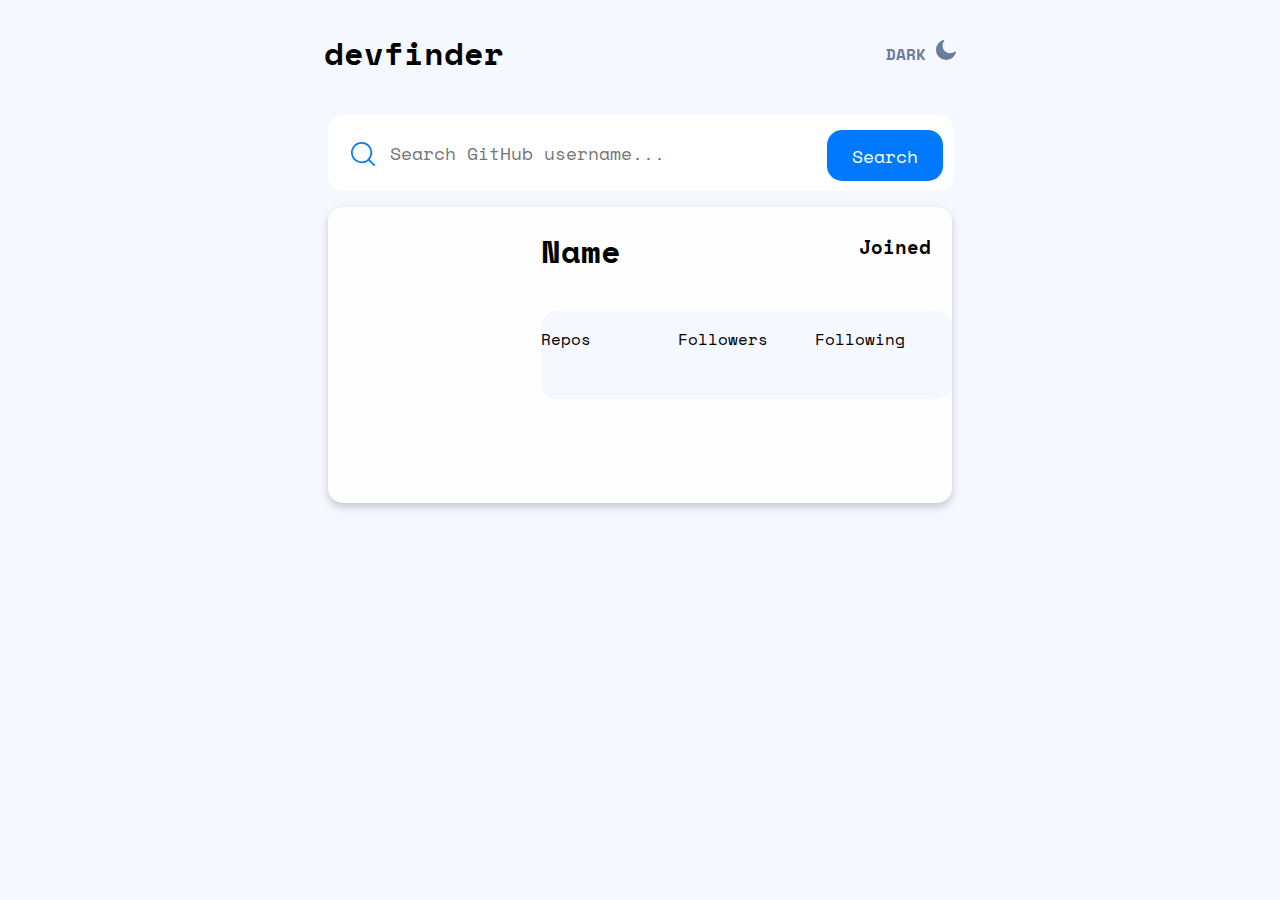
==== starter-code/index.html @ 4da84253 "Grid Styling and search bar styling" ====
<!DOCTYPE html>
<html lang="en">
<head>
  <meta charset="UTF-8">
  <meta name="viewport" content="width=device-width, initial-scale=1.0">

  <link rel="stylesheet" href="index.css">
  <link rel="preconnect" href="https://fonts.googleapis.com">
  <link rel="preconnect" href="https://fonts.gstatic.com" crossorigin>
  <link href="https://fonts.googleapis.com/css2?family=Space+Mono:wght@700&display=swap" rel="stylesheet">

  
  <title>Frontend Mentor | GitHub user search app</title>
</head>
<body>
  <div class="container">
      
    <div class="title">
    
        <h1>devfinder</h1>
        <!-- Light -->
      
      <div class="theme">
        <h4>Dark</h4>
        <svg width="20" height="20" xmlns="http://www.w3.org/2000/svg">
          <path d="M19.513 11.397a.701.701 0 00-.588.128 7.496 7.496 0 01-2.276 1.336 7.101 7.101 0 01-2.583.462 7.505 7.505 0 01-5.32-2.209 7.568 7.568 0 01-2.199-5.342c0-.873.154-1.72.41-2.49a6.904 6.904 0 011.227-2.21.657.657 0 00-.102-.924.701.701 0 00-.589-.128C5.32.61 3.427 1.92 2.072 3.666A10.158 10.158 0 000 9.83c0 2.8 1.125 5.342 2.967 7.19a10.025 10.025 0 007.16 2.98c2.353 0 4.527-.822 6.266-2.183a10.13 10.13 0 003.58-5.624.623.623 0 00-.46-.796z" fill="#697C9A" fill-rule="nonzero"/>
        </svg>
      </div>
    </div>
    
    <div class="search">
      <form action="" id="searchForm">
        <label>
          <input type="text" id="search" name="search" placeholder="Search GitHub username..." required>
        </label>
        <button type="submit">Search</button>
      </form>
    </div>
    
    <div class="card">
      <div class="avatar">
      </div>
      <div class="name">
        <h1 id="username">Name</h1>
        <h3 id="joined">Joined</h3>
        <p id="atName"></p>
      </div>
      <div class="stats">
        <p>Repos</p>
        <p>Followers</p>
        <p>Following</p>
        <p id="repo"></p>
        <p id="followers"></p>
        <p id="following"></p>
      </div>
      <div class="links">
        <p id="location"></p>
        <p id="twitter"></p>
        <p id="website"></p>
        <p id="company"></p>
      </div>
    </div>
  </div>
</body>
<script src="script.js"></script>
</html>
---- starter-code/index.css ----
body{
    background-color: #f6f8ff;
    font-family: 'Space Mono', monospace;
}


.container{
    display: grid;
    grid-template-columns: repeat(4, 1fr);
    gap: 1rem;
    flex-direction: column;
    justify-content: space-evenly;
}

.title{
    /* display: grid;
    justify-content:center;
    align-items: center;
    grid-template-columns: repeat(2, 1fr); */
    grid-column: span 4;
    display: grid;
    grid-template-columns: repeat(4, 1fr);
    
}


.title h1{
    grid-column-start: 2;
}

.title h4{
    text-transform: uppercase;
    color: #697C9A;
    display: inline;
}

.theme{
    justify-self: end;
    align-self: center;
}


.search{
    grid-column: span 4;
    grid-column-start: 2;
    grid-column-end: 4;
   
    position: relative;
   
}

.search button{
    background-color:#0079FF ;
    border-radius: 15px;
    color: white;
    margin: 0;
    padding: 2% 4%;
    border: none;
    position: absolute;
    left: 80%;
    top: 20%;
    font-size: 1.1rem;
    font-family: 'Space Mono', monospace;
    cursor: pointer;
    
    
    
}

.search input{
    border: none;
    padding-top: 4%;
    padding-bottom: 4%;
    padding-left: 10%;
    border-radius: 15px;
    width: 90%;
    font-size: 1.1rem;
    font-family: 'Space Mono', monospace;
    background-color: white;
    outline: none;
    
    
    
 
}



.search form{

}


.search label {
    position: relative;
  }
  
  .search label:before {
    content: "";
    position: absolute;
    left: 20px;
    top: 0;
    bottom: 0;
    width: 30px;
    background: url(./assets/icon-search.svg) center / contain no-repeat;
  }






.card{
    grid-column: span 4;
    grid-column-start:2 ;
    grid-column-end: 4;
    
    align-self: center;
    display:grid ;
    grid-template-columns: repeat(3, 1fr);
    grid-template-rows: repeat(3, 1fr);
    gap: 1rem;
    box-shadow: 0 4px 8px 0 rgba(0,0,0,0.2);
    transition: 0.3s;
    width: 100%;
    border-radius: 15px;
    background-color:#FEFEFE ;
}

.avatar{
    grid-row: span 3;
    
}

.avatar img{
    padding: 10% 0 0 25%;
    width: 50%;
}

.name{
    grid-column: span 2;
    padding-top: 5%;
    
}

#atName{
    color: #0079FF;
}
.name h1{
    display: inline;
    
}

.name h3{
    float: right;
    display: inline;
    margin-right: 5%;
    margin-top: 1.5%;
    margin-bottom: 0;
    
}

.stats{
    grid-column: span 2;
    background-color:#F6F8FF ;
    border-radius: 15px;
    display: grid;
    grid-template-columns: repeat(3, 1fr);
}

.stats p{
    
    
}

.links{
    grid-column: span 2;
    display: grid;
    grid-template-columns: repeat(2, 1fr);
}
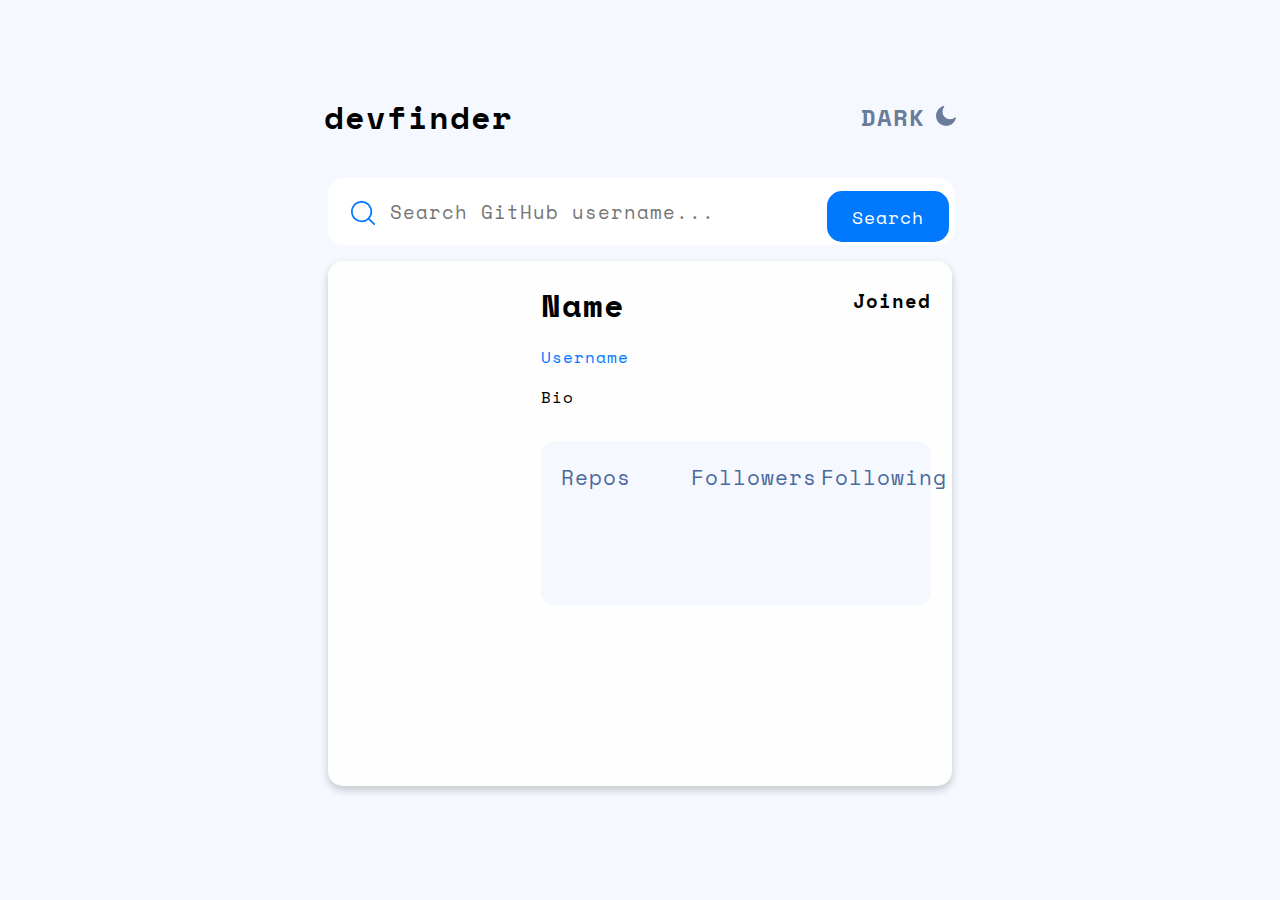
==== commit bd010e19: "Add bio and styling" ====
--- a/starter-code/index.html
+++ b/starter-code/index.html
@@ -21,7 +21,7 @@
         <!-- Light -->
       
       <div class="theme">
-        <h4>Dark</h4>
+        <h2>Dark</h2>
         <svg width="20" height="20" xmlns="http://www.w3.org/2000/svg">
           <path d="M19.513 11.397a.701.701 0 00-.588.128 7.496 7.496 0 01-2.276 1.336 7.101 7.101 0 01-2.583.462 7.505 7.505 0 01-5.32-2.209 7.568 7.568 0 01-2.199-5.342c0-.873.154-1.72.41-2.49a6.904 6.904 0 011.227-2.21.657.657 0 00-.102-.924.701.701 0 00-.589-.128C5.32.61 3.427 1.92 2.072 3.666A10.158 10.158 0 000 9.83c0 2.8 1.125 5.342 2.967 7.19a10.025 10.025 0 007.16 2.98c2.353 0 4.527-.822 6.266-2.183a10.13 10.13 0 003.58-5.624.623.623 0 00-.46-.796z" fill="#697C9A" fill-rule="nonzero"/>
         </svg>
@@ -43,15 +43,16 @@
       <div class="name">
         <h1 id="username">Name</h1>
         <h3 id="joined">Joined</h3>
-        <p id="atName"></p>
+        <p id="atName">Username</p>
+        <p id="bio">Bio</p>
       </div>
       <div class="stats">
         <p>Repos</p>
         <p>Followers</p>
         <p>Following</p>
-        <p id="repo"></p>
-        <p id="followers"></p>
-        <p id="following"></p>
+        <h2 id="repo"></h2>
+        <h2 id="followers"></h2>
+        <h2 id="following"></h2>
       </div>
       <div class="links">
         <p id="location"></p>
--- a/starter-code/index.css
+++ b/starter-code/index.css
@@ -1,6 +1,7 @@
 body{
     background-color: #f6f8ff;
     font-family: 'Space Mono', monospace;
+    letter-spacing: 1px;
 }
 
 
@@ -10,13 +11,10 @@
     gap: 1rem;
     flex-direction: column;
     justify-content: space-evenly;
+    padding-top: 5%;
 }
 
 .title{
-    /* display: grid;
-    justify-content:center;
-    align-items: center;
-    grid-template-columns: repeat(2, 1fr); */
     grid-column: span 4;
     display: grid;
     grid-template-columns: repeat(4, 1fr);
@@ -28,7 +26,7 @@
     grid-column-start: 2;
 }
 
-.title h4{
+.title h2{
     text-transform: uppercase;
     color: #697C9A;
     display: inline;
@@ -60,6 +58,7 @@
     left: 80%;
     top: 20%;
     font-size: 1.1rem;
+    letter-spacing: 1px;
     font-family: 'Space Mono', monospace;
     cursor: pointer;
     
@@ -69,22 +68,17 @@
 
 .search input{
     border: none;
-    padding-top: 4%;
-    padding-bottom: 4%;
+    padding-top: 3%;
+    padding-bottom: 3%;
     padding-left: 10%;
     border-radius: 15px;
     width: 90%;
-    font-size: 1.1rem;
+    font-size: 1.2rem;
+    letter-spacing: 1px;
     font-family: 'Space Mono', monospace;
     background-color: white;
     outline: none;
-    
-    
-    
- 
 }
-
-
 
 .search form{
 
@@ -104,10 +98,6 @@
     width: 30px;
     background: url(./assets/icon-search.svg) center / contain no-repeat;
   }
-
-
-
-
 
 
 .card{
@@ -133,8 +123,9 @@
 }
 
 .avatar img{
-    padding: 10% 0 0 25%;
+    margin: 10% 0 0 25%;
     width: 50%;
+    border-radius: 80%;
 }
 
 .name{
@@ -166,10 +157,20 @@
     border-radius: 15px;
     display: grid;
     grid-template-columns: repeat(3, 1fr);
+    margin-right: 5%;
+    
 }
 
 .stats p{
-    
+    font-size: 1.3rem;
+    padding-left: 15%;
+    color: #4B6A9B ;
+    margin-bottom: 0;
+}
+.stats h2{
+    margin-top: 0;
+    margin-bottom: 0;
+    padding-left: 15%;
     
 }
 
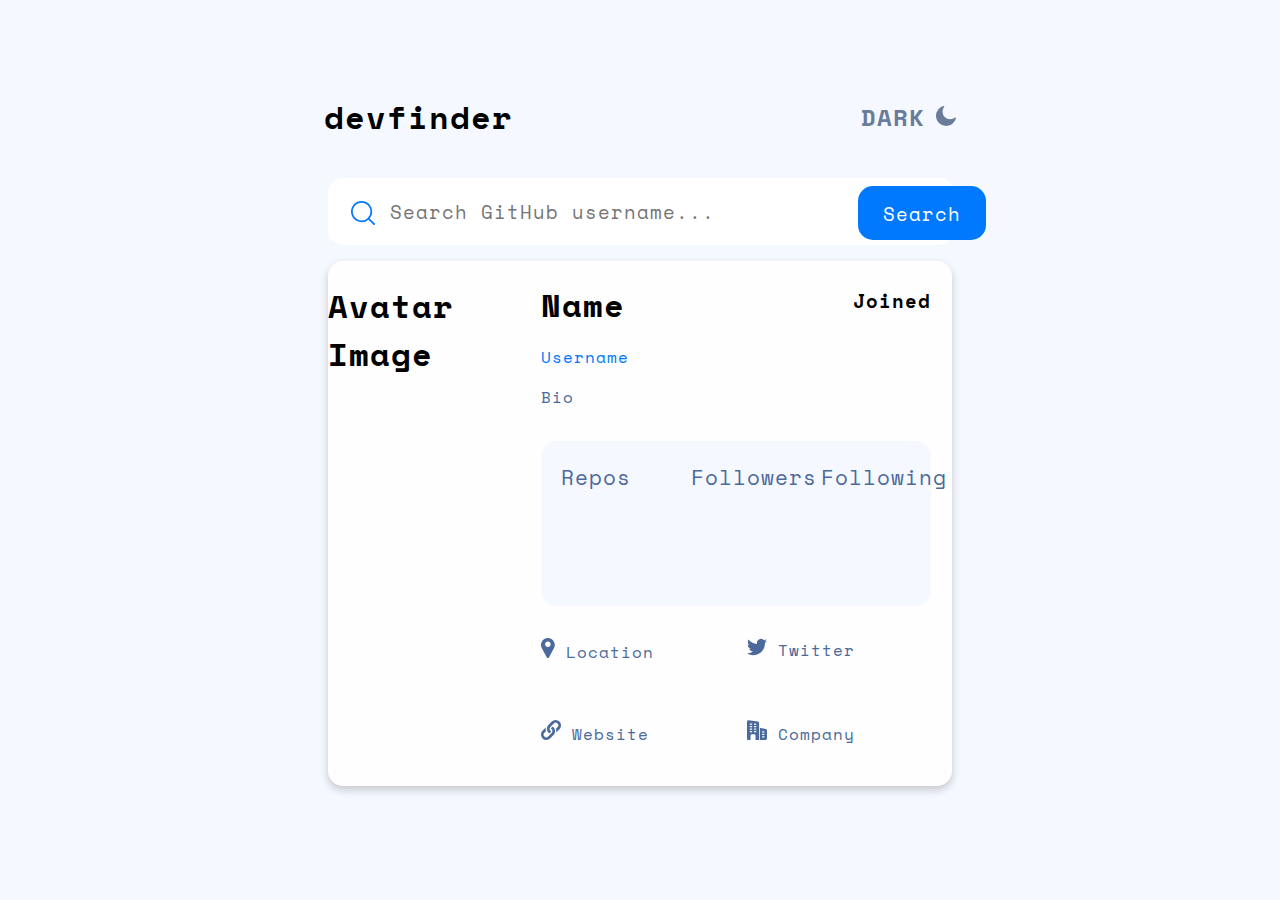
==== commit 060f803b: "Add error for null and started light and dark theme" ====
--- a/starter-code/index.html
+++ b/starter-code/index.html
@@ -21,8 +21,8 @@
         <!-- Light -->
       
       <div class="theme">
-        <h2>Dark</h2>
-        <svg width="20" height="20" xmlns="http://www.w3.org/2000/svg">
+        <h2 onclick="darkLight()" id="theme">Dark</h2>
+        <svg id="svgTheme" width="20" height="20" xmlns="http://www.w3.org/2000/svg">
           <path d="M19.513 11.397a.701.701 0 00-.588.128 7.496 7.496 0 01-2.276 1.336 7.101 7.101 0 01-2.583.462 7.505 7.505 0 01-5.32-2.209 7.568 7.568 0 01-2.199-5.342c0-.873.154-1.72.41-2.49a6.904 6.904 0 011.227-2.21.657.657 0 00-.102-.924.701.701 0 00-.589-.128C5.32.61 3.427 1.92 2.072 3.666A10.158 10.158 0 000 9.83c0 2.8 1.125 5.342 2.967 7.19a10.025 10.025 0 007.16 2.98c2.353 0 4.527-.822 6.266-2.183a10.13 10.13 0 003.58-5.624.623.623 0 00-.46-.796z" fill="#697C9A" fill-rule="nonzero"/>
         </svg>
       </div>
@@ -39,6 +39,7 @@
     
     <div class="card">
       <div class="avatar">
+        <h1>Avatar Image</h1>
       </div>
       <div class="name">
         <h1 id="username">Name</h1>
@@ -55,10 +56,10 @@
         <h2 id="following"></h2>
       </div>
       <div class="links">
-        <p id="location"></p>
-        <p id="twitter"></p>
-        <p id="website"></p>
-        <p id="company"></p>
+        <p id="location"><img src="./assets/icon-location.svg" alt=""> Location</p>
+        <p id="twitter"><img src="./assets/icon-twitter.svg" alt=""> Twitter</p>
+        <p id="website"><img src="./assets/icon-website.svg" alt=""> Website</p>
+        <p id="company"><img src="./assets/icon-company.svg" alt=""> Company</p>
       </div>
     </div>
   </div>
--- a/starter-code/index.css
+++ b/starter-code/index.css
@@ -4,6 +4,9 @@
     letter-spacing: 1px;
 }
 
+.darkLight{
+ background-color: #141d2f;   
+}
 
 .container{
     display: grid;
@@ -32,9 +35,15 @@
     display: inline;
 }
 
+
+
 .theme{
     justify-self: end;
     align-self: center;
+}
+
+.theme h2{
+    cursor: pointer;
 }
 
 
@@ -55,9 +64,9 @@
     padding: 2% 4%;
     border: none;
     position: absolute;
-    left: 80%;
-    top: 20%;
-    font-size: 1.1rem;
+    left: 85%;
+    top: 12%;
+    font-size: 1.2rem;
     letter-spacing: 1px;
     font-family: 'Space Mono', monospace;
     cursor: pointer;
@@ -137,6 +146,10 @@
 #atName{
     color: #0079FF;
 }
+
+#bio{
+    color: #4B6A9B;
+}
 .name h1{
     display: inline;
     
@@ -178,4 +191,17 @@
     grid-column: span 2;
     display: grid;
     grid-template-columns: repeat(2, 1fr);
+}
+
+.links p{
+    color: #4B6A9B;
+}
+
+.links a{
+    text-decoration: none;
+    color: #4B6A9B;
+}
+
+.links a:hover{
+    text-decoration: underline;
 }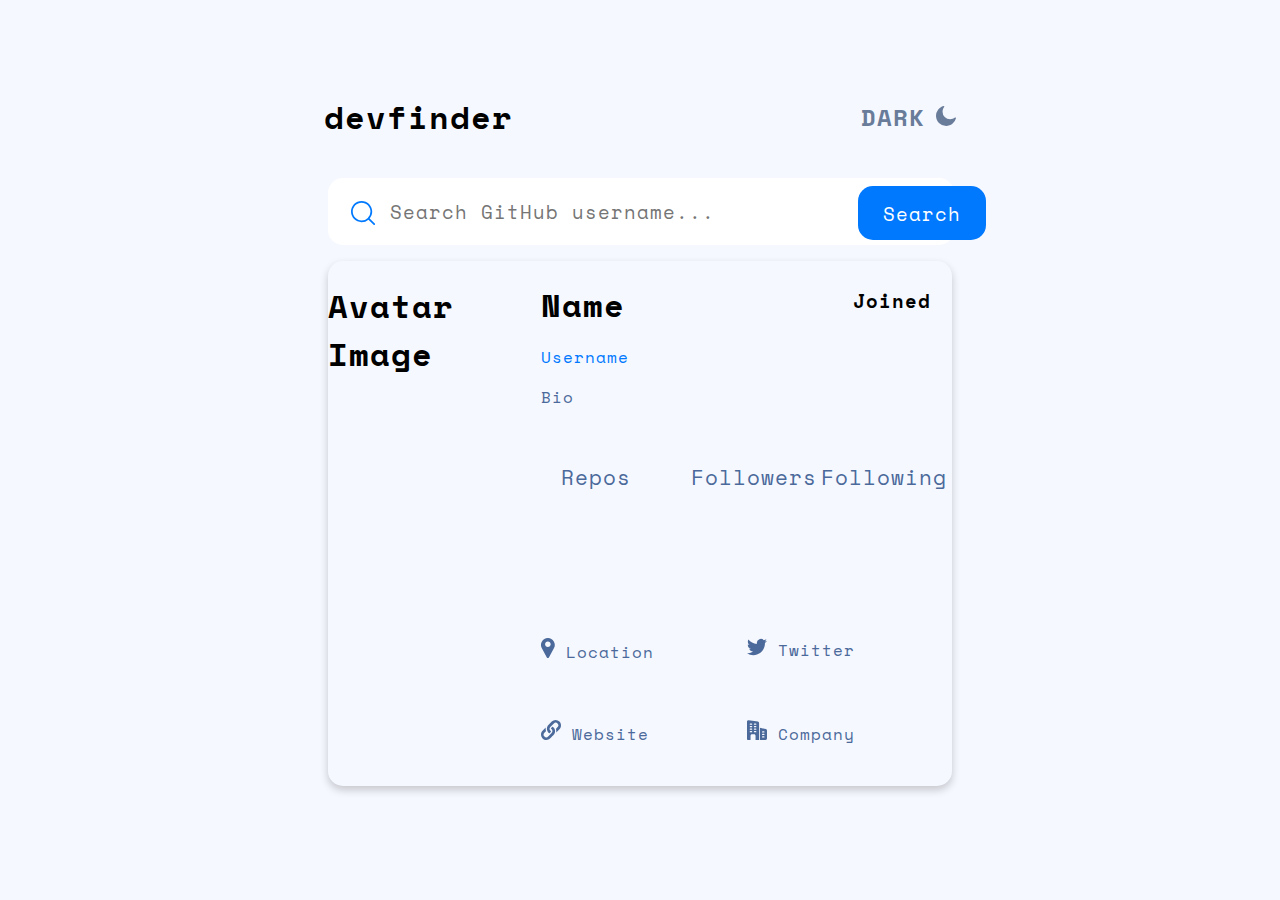
==== commit 28736af9: "Dark and light theme work" ====
--- a/starter-code/index.html
+++ b/starter-code/index.html
@@ -17,14 +17,12 @@
       
     <div class="title">
     
-        <h1>devfinder</h1>
+        <h1 id="devFinder">devfinder</h1>
         <!-- Light -->
       
       <div class="theme">
         <h2 onclick="darkLight()" id="theme">Dark</h2>
-        <svg id="svgTheme" width="20" height="20" xmlns="http://www.w3.org/2000/svg">
-          <path d="M19.513 11.397a.701.701 0 00-.588.128 7.496 7.496 0 01-2.276 1.336 7.101 7.101 0 01-2.583.462 7.505 7.505 0 01-5.32-2.209 7.568 7.568 0 01-2.199-5.342c0-.873.154-1.72.41-2.49a6.904 6.904 0 011.227-2.21.657.657 0 00-.102-.924.701.701 0 00-.589-.128C5.32.61 3.427 1.92 2.072 3.666A10.158 10.158 0 000 9.83c0 2.8 1.125 5.342 2.967 7.19a10.025 10.025 0 007.16 2.98c2.353 0 4.527-.822 6.266-2.183a10.13 10.13 0 003.58-5.624.623.623 0 00-.46-.796z" fill="#697C9A" fill-rule="nonzero"/>
-        </svg>
+        <img id="svgTheme" class="svgTheme" src="./assets/icon-moon.svg" alt="">
       </div>
     </div>
     
@@ -37,7 +35,7 @@
       </form>
     </div>
     
-    <div class="card">
+    <div class="card" id="card">
       <div class="avatar">
         <h1>Avatar Image</h1>
       </div>
--- a/starter-code/index.css
+++ b/starter-code/index.css
@@ -6,6 +6,14 @@
 
 .darkLight{
  background-color: #141d2f;   
+}
+
+.devFinder{
+    color: white;
+}
+
+.cardTheme{
+    background-color:#1e2a46;  
 }
 
 .container{
@@ -123,7 +131,7 @@
     transition: 0.3s;
     width: 100%;
     border-radius: 15px;
-    background-color:#FEFEFE ;
+    
 }
 
 .avatar{
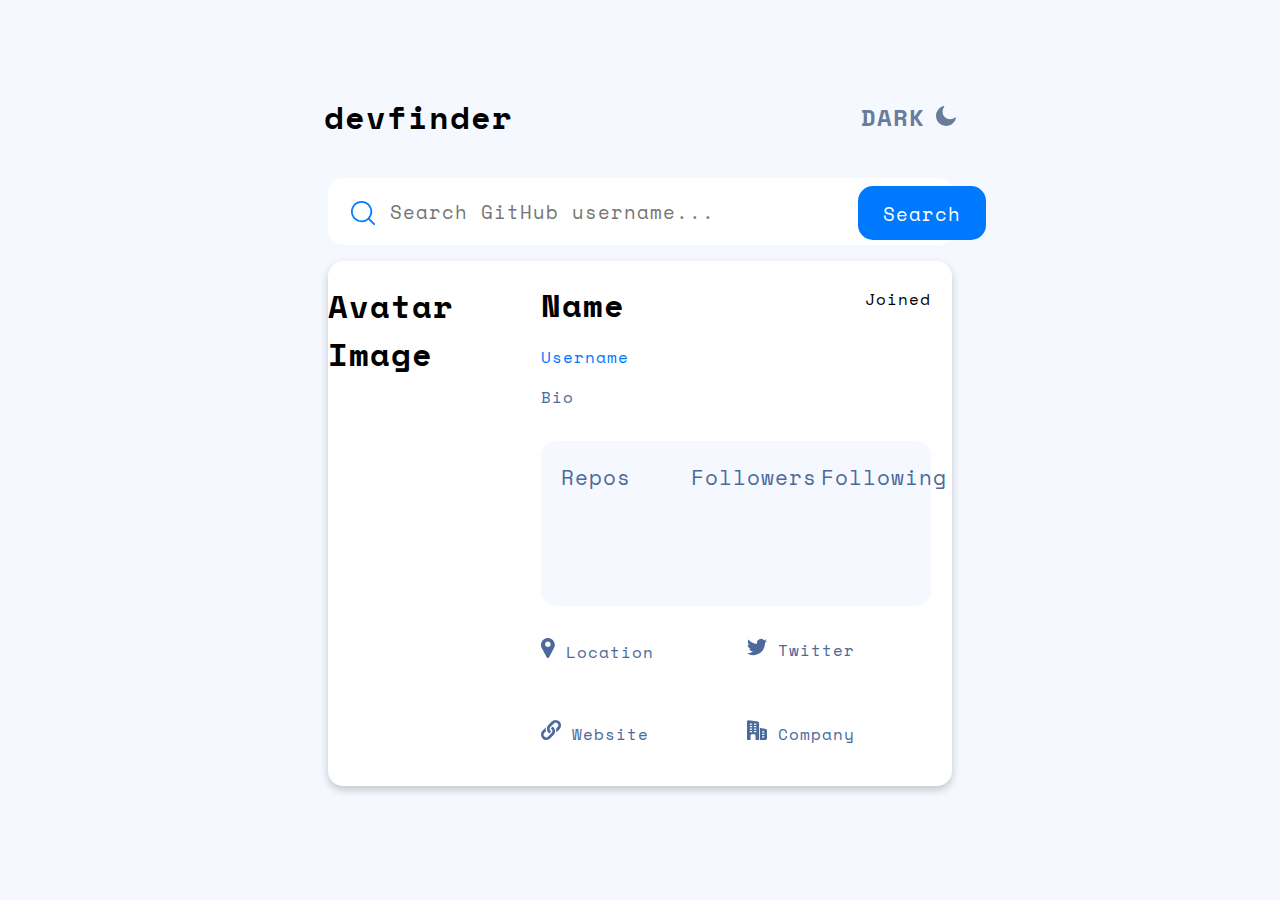
==== commit 5127385e: "Finshed desktop working on mobile" ====
--- a/starter-code/index.html
+++ b/starter-code/index.html
@@ -41,19 +41,19 @@
       </div>
       <div class="name">
         <h1 id="username">Name</h1>
-        <h3 id="joined">Joined</h3>
+        <p id="joined">Joined</p>
         <p id="atName">Username</p>
         <p id="bio">Bio</p>
       </div>
-      <div class="stats">
-        <p>Repos</p>
-        <p>Followers</p>
-        <p>Following</p>
+      <div class="stats" id="stats">
+        <p id="statsTitles">Repos</p>
+        <p id="followersTitle">Followers</p>
+        <p id="followingTitle">Following</p>
         <h2 id="repo"></h2>
         <h2 id="followers"></h2>
         <h2 id="following"></h2>
       </div>
-      <div class="links">
+      <div class="links" id="links">
         <p id="location"><img src="./assets/icon-location.svg" alt=""> Location</p>
         <p id="twitter"><img src="./assets/icon-twitter.svg" alt=""> Twitter</p>
         <p id="website"><img src="./assets/icon-website.svg" alt=""> Website</p>
--- a/starter-code/index.css
+++ b/starter-code/index.css
@@ -8,12 +8,29 @@
  background-color: #141d2f;   
 }
 
-.devFinder{
+.searchTheme::placeholder{
     color: white;
+  }
+
+.white{
+    color: white !important;
+}
+
+.grey{
+    color: #697C9A !important;
 }
 
 .cardTheme{
-    background-color:#1e2a46;  
+    background-color:#1e2a46 !important;  
+}
+
+.inputTheme{
+    background-color:#1e2a46 !important;
+    color:white;
+}
+
+.statsTheme{
+    background-color:#141D2F !important;
 }
 
 .container{
@@ -94,6 +111,7 @@
     letter-spacing: 1px;
     font-family: 'Space Mono', monospace;
     background-color: white;
+    
     outline: none;
 }
 
@@ -121,7 +139,6 @@
     grid-column: span 4;
     grid-column-start:2 ;
     grid-column-end: 4;
-    
     align-self: center;
     display:grid ;
     grid-template-columns: repeat(3, 1fr);
@@ -131,7 +148,7 @@
     transition: 0.3s;
     width: 100%;
     border-radius: 15px;
-    
+    background-color: white;
 }
 
 .avatar{
@@ -163,7 +180,7 @@
     
 }
 
-.name h3{
+#joined {
     float: right;
     display: inline;
     margin-right: 5%;
@@ -212,4 +229,176 @@
 
 .links a:hover{
     text-decoration: underline;
+}
+
+
+@media only screen
+    and (min-device-width: 375px) 
+    and (max-device-width: 667px) 
+    and (-webkit-min-device-pixel-ratio: 2){
+   
+    
+    .container{
+        display: grid;
+        grid-template-columns: repeat(2, 1fr);
+        gap: .8rem;
+        flex-direction: column;
+        justify-content: space-evenly;
+        padding-top: 5%;
+    }
+
+    .title{
+        grid-column: span 2;
+        display: grid;
+        grid-template-columns: repeat(2, 1fr);
+        
+    }
+    
+    
+    .title h1{
+        grid-column-start: 1;
+        display: inline;
+    }
+    
+    .title h2{
+        text-transform: uppercase;
+        color: #697C9A;
+        display: inline;
+    }
+
+    .search{
+        grid-column: span 2;
+        position: relative;
+    }
+    
+    .search button{
+        margin: 0;
+        padding: 4% 4%;
+        left: 75%;
+        top: 11%;
+        font-size: .8rem;
+    }
+    
+    .search input{
+        border: none;
+        padding-top: 6%;
+        padding-bottom: 6%;
+        padding-left: 10%;
+        border-radius: 15px;
+        width: 92%;
+        font-size: .8rem;
+        letter-spacing: 1px;
+    }
+
+    .search label {
+        position: relative;
+      }
+      
+      .search label:before {
+        content: "";
+        position: absolute;
+        left: 1.5%;
+        top: 0;
+        bottom: 0;
+        width: 20px;
+        background: url(./assets/icon-search.svg) center / contain no-repeat;
+      }
+
+      .card{
+        grid-column: span 2;
+        align-self: center;
+        display:grid ;
+        grid-template-columns: repeat(3, 1fr);
+        grid-template-rows: repeat(3, 1fr);
+        gap: 1rem;
+        box-shadow: 0 4px 8px 0 rgba(0,0,0,0.2);
+        transition: 0.3s;
+        width: 100%;
+        border-radius: 15px;
+        background-color: white;
+    }
+    
+    .avatar{
+        grid-row: span 1;
+        
+    }
+    
+    .avatar img{
+        margin: 50% 0 0 25%;
+        width: 60%;
+        border-radius: 80%;
+    }
+    
+    .name{
+        grid-column: span 2;
+        padding-top: 5%;
+        
+    }
+    
+    #atName{
+        color: #0079FF;
+        display: block;
+    }
+    
+    #bio{
+        color: #4B6A9B;
+        grid-row-start: 2 ;
+    }
+    .name h1{
+        display: block;
+        font-size: 1rem;
+        
+    }
+    
+    #joined {
+        float: none;
+        display: block;
+        margin-right: 0%;
+        margin-top: 0%;
+        margin-bottom: 0;
+        font-size: .8rem;
+        
+    }
+    
+    .stats{
+        grid-column: span 2;
+        background-color:#F6F8FF ;
+        border-radius: 15px;
+        display: grid;
+        grid-template-columns: repeat(3, 1fr);
+        margin-right: 5%;
+        
+    }
+    
+    .stats p{
+        font-size: 1.3rem;
+        padding-left: 15%;
+        color: #4B6A9B ;
+        margin-bottom: 0;
+    }
+    .stats h2{
+        margin-top: 0;
+        margin-bottom: 0;
+        padding-left: 15%;
+        
+    }
+    
+    .links{
+        grid-column: span 2;
+        display: grid;
+        grid-template-columns: repeat(2, 1fr);
+    }
+    
+    .links p{
+        color: #4B6A9B;
+    }
+    
+    .links a{
+        text-decoration: none;
+        color: #4B6A9B;
+    }
+    
+    .links a:hover{
+        text-decoration: underline;
+    }
 }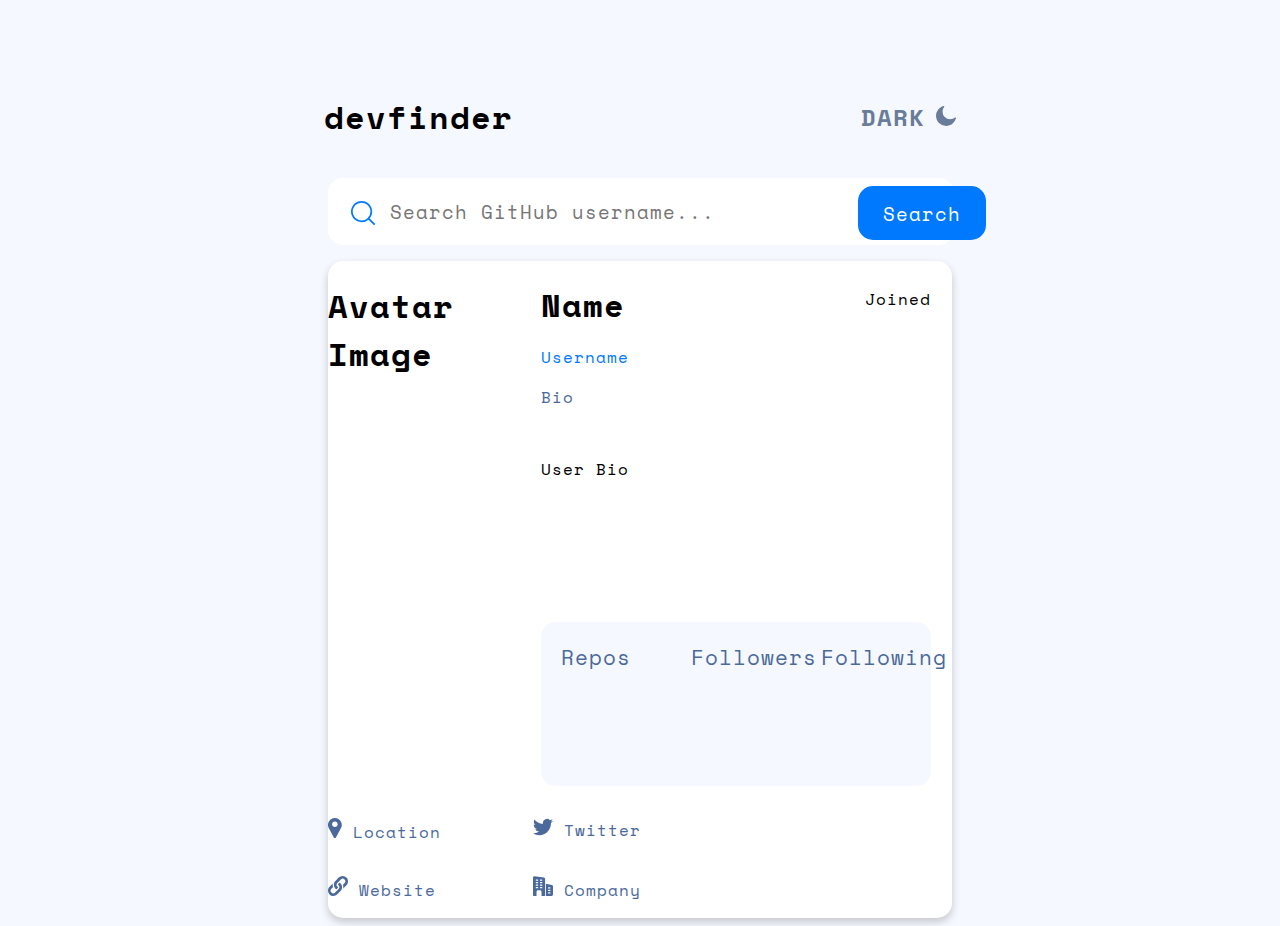
==== commit ac390cc4: "Continue Mobile Design" ====
--- a/starter-code/index.html
+++ b/starter-code/index.html
@@ -45,6 +45,9 @@
         <p id="atName">Username</p>
         <p id="bio">Bio</p>
       </div>
+      
+      <p id="mobileBio">User Bio</p>
+    
       <div class="stats" id="stats">
         <p id="statsTitles">Repos</p>
         <p id="followersTitle">Followers</p>
--- a/starter-code/index.css
+++ b/starter-code/index.css
@@ -309,23 +309,25 @@
         align-self: center;
         display:grid ;
         grid-template-columns: repeat(3, 1fr);
-        grid-template-rows: repeat(3, 1fr);
+        grid-template-rows: repeat(4, 1fr);
         gap: 1rem;
         box-shadow: 0 4px 8px 0 rgba(0,0,0,0.2);
         transition: 0.3s;
         width: 100%;
         border-radius: 15px;
         background-color: white;
+        
     }
     
     .avatar{
         grid-row: span 1;
-        
+        font-size: .5rem;
+        margin: 0 0 0 20%;
     }
     
     .avatar img{
-        margin: 50% 0 0 25%;
-        width: 60%;
+        margin: 30% 0 0 0%;
+        width: 100%;
         border-radius: 80%;
     }
     
@@ -338,11 +340,19 @@
     #atName{
         color: #0079FF;
         display: block;
-    }
-    
-    #bio{
+        font-size: .9rem;
+    }
+
+    .name #bio{
+        display: none;
+    }
+    
+    #mobileBio{
         color: #4B6A9B;
-        grid-row-start: 2 ;
+        grid-column: span 3;
+        margin-left:5%;
+        
+    
     }
     .name h1{
         display: block;
@@ -361,18 +371,21 @@
     }
     
     .stats{
-        grid-column: span 2;
+        grid-column: span 3;
         background-color:#F6F8FF ;
         border-radius: 15px;
         display: grid;
+        gap: 0rem;
         grid-template-columns: repeat(3, 1fr);
-        margin-right: 5%;
+        margin-right: 7%;
+        margin-left: 7%;
+        
         
     }
     
     .stats p{
-        font-size: 1.3rem;
-        padding-left: 15%;
+        font-size: .9rem;
+        text-align: left;
         color: #4B6A9B ;
         margin-bottom: 0;
     }
@@ -380,13 +393,15 @@
         margin-top: 0;
         margin-bottom: 0;
         padding-left: 15%;
+        font-size: 1.3rem;
         
     }
     
     .links{
-        grid-column: span 2;
+        grid-column: span 3;
         display: grid;
-        grid-template-columns: repeat(2, 1fr);
+        grid-template-columns: repeat(1, 1fr);
+        margin-left: 7%;
     }
     
     .links p{
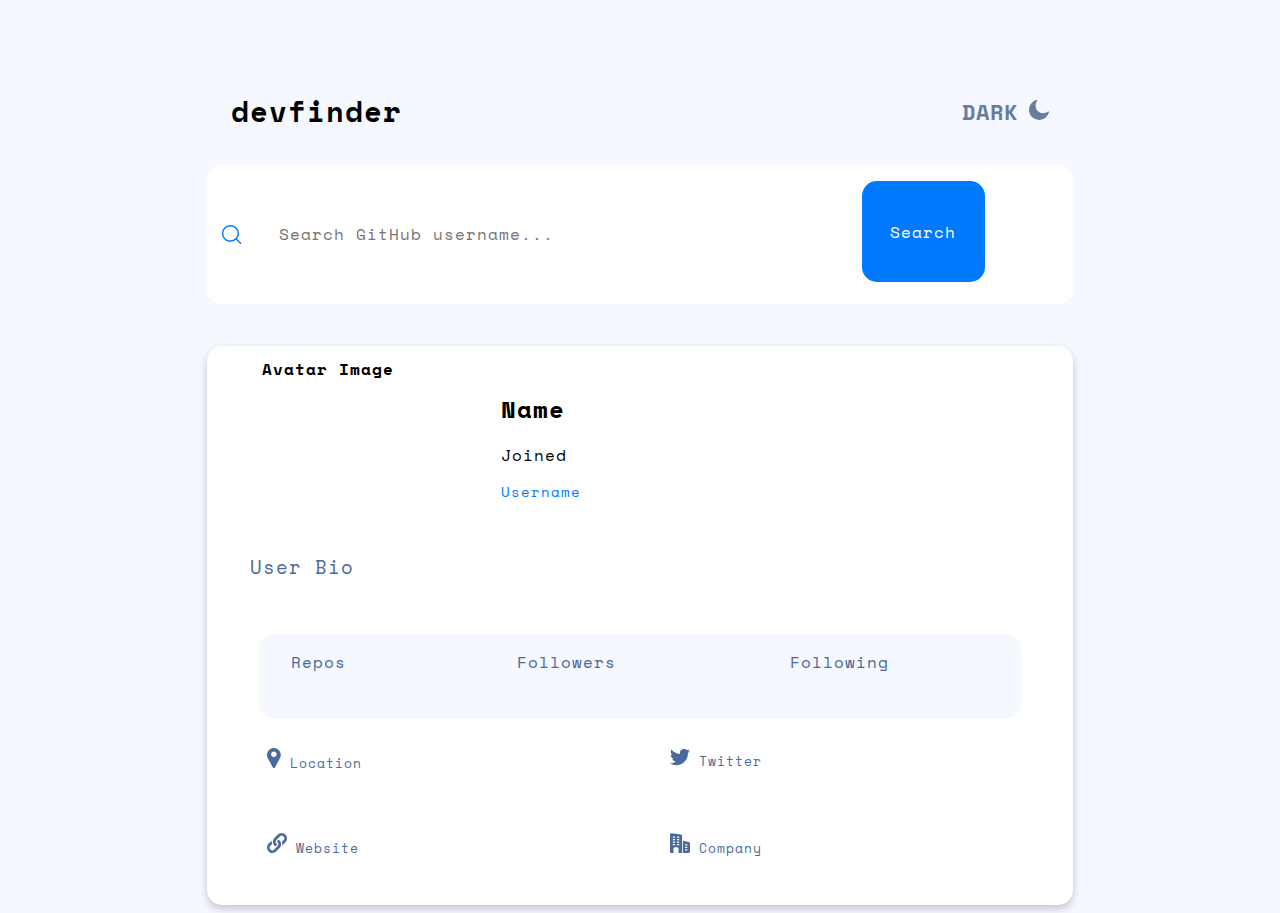
==== commit 92ff25aa: "Mobile and Tablet viewing" ====
--- a/starter-code/index.html
+++ b/starter-code/index.html
@@ -16,10 +16,8 @@
   <div class="container">
       
     <div class="title">
-    
         <h1 id="devFinder">devfinder</h1>
-        <!-- Light -->
-      
+        
       <div class="theme">
         <h2 onclick="darkLight()" id="theme">Dark</h2>
         <img id="svgTheme" class="svgTheme" src="./assets/icon-moon.svg" alt="">
@@ -31,7 +29,7 @@
         <label>
           <input type="text" id="search" name="search" placeholder="Search GitHub username..." required>
         </label>
-        <button type="submit">Search</button>
+        <button onclick="error()" type="submit">Search</button>
       </form>
     </div>
     
--- a/starter-code/index.css
+++ b/starter-code/index.css
@@ -233,24 +233,28 @@
 
 
 @media only screen
-    and (min-device-width: 375px) 
-    and (max-device-width: 667px) 
+    and (min-device-width: 280px) 
+    and (max-device-width: 599px) 
     and (-webkit-min-device-pixel-ratio: 2){
    
-    
+    html,body{
+        overflow-x: hidden;
+        height: 100%;
+    }
+
     .container{
         display: grid;
         grid-template-columns: repeat(2, 1fr);
         gap: .8rem;
         flex-direction: column;
         justify-content: space-evenly;
-        padding-top: 5%;
+        padding-top: 0;
     }
 
     .title{
         grid-column: span 2;
         display: grid;
-        grid-template-columns: repeat(2, 1fr);
+        grid-template-columns: 1fr 1fr;
         
     }
     
@@ -258,35 +262,42 @@
     .title h1{
         grid-column-start: 1;
         display: inline;
+        font-size: 1.8rem;
+        margin-left: 15%;
     }
     
     .title h2{
         text-transform: uppercase;
         color: #697C9A;
         display: inline;
+        font-size: 1.2rem;
+    }
+
+    .theme{
+        justify-self:end;
+        margin-right: 15%;
     }
 
     .search{
         grid-column: span 2;
         position: relative;
+        padding-bottom: 3%;
     }
     
     .search button{
         margin: 0;
-        padding: 4% 4%;
-        left: 75%;
-        top: 11%;
+        padding: 4% 3%;
+        left: 73%;
+        top: 10%;
         font-size: .8rem;
     }
     
     .search input{
         border: none;
-        padding-top: 6%;
-        padding-bottom: 6%;
-        padding-left: 10%;
-        border-radius: 15px;
-        width: 92%;
+        margin-left: 5%;
+        width: 75%;
         font-size: .8rem;
+        padding: 6% 7.5%;
         letter-spacing: 1px;
     }
 
@@ -297,23 +308,27 @@
       .search label:before {
         content: "";
         position: absolute;
-        left: 1.5%;
+        left: 7%;
         top: 0;
         bottom: 0;
-        width: 20px;
+        width: 18px;
         background: url(./assets/icon-search.svg) center / contain no-repeat;
       }
 
+      .form{
+          width: 100%;
+      }
       .card{
+          margin-left: 5%;
         grid-column: span 2;
         align-self: center;
         display:grid ;
         grid-template-columns: repeat(3, 1fr);
-        grid-template-rows: repeat(4, 1fr);
+        grid-template-rows: .5fr .5fr .5fr 1fr;
         gap: 1rem;
         box-shadow: 0 4px 8px 0 rgba(0,0,0,0.2);
         transition: 0.3s;
-        width: 100%;
+        width: 90%;
         border-radius: 15px;
         background-color: white;
         
@@ -376,15 +391,15 @@
         border-radius: 15px;
         display: grid;
         gap: 0rem;
-        grid-template-columns: repeat(3, 1fr);
-        margin-right: 7%;
-        margin-left: 7%;
+        grid-template-columns: .8fr 1fr 1fr;
+        margin-right: 6%;
+        margin-left: 6%;
         
         
     }
     
     .stats p{
-        font-size: .9rem;
+        font-size: .8rem;
         text-align: left;
         color: #4B6A9B ;
         margin-bottom: 0;
@@ -392,14 +407,16 @@
     .stats h2{
         margin-top: 0;
         margin-bottom: 0;
-        padding-left: 15%;
+        padding-left: 0%;
         font-size: 1.3rem;
+        text-align: center;
         
     }
     
     .links{
         grid-column: span 3;
         display: grid;
+        font-size:.8rem;
         grid-template-columns: repeat(1, 1fr);
         margin-left: 7%;
     }
@@ -416,4 +433,200 @@
     .links a:hover{
         text-decoration: underline;
     }
-}+}
+
+@media (min-width: 600px) and (max-width: 1280px) {
+  
+    .container{
+        display: grid;
+        grid-template-columns: 1fr 7fr 1fr;
+        gap: .8rem;
+        flex-direction: column;
+        
+    }
+
+    .title{
+        grid-column: span 1;
+        grid-column-start: 2;
+        display: grid;
+        grid-template-columns: 1fr 1fr;
+        
+    }
+    
+    
+    .title h1{
+        grid-column-start: 1;
+        display: inline;
+        font-size: 1.8rem;
+        margin-left: 15%;
+    }
+    
+    .title h2{
+        text-transform: uppercase;
+        color: #697C9A;
+        display: inline;
+        font-size: 1.4rem;
+    }
+
+    .theme{
+        justify-self:end;
+        margin-right: 15%;
+    }
+
+    .search{
+        grid-column: span 1;
+        grid-column-start: 2;
+        position: relative;
+        padding-bottom: 3%;
+    }
+    
+    .search button{
+        margin: 0;
+        padding: 4% 3%;
+        left: 73%;
+        top: 10%;
+        font-size: 1rem;
+    }
+    
+    .search input{
+        border: none;
+        margin-left: 5%;
+        width: 75%;
+        font-size: 1rem;
+        padding: 6% 7.5%;
+        letter-spacing: 1px;
+    }
+
+    .search label {
+        position: relative;
+      }
+      
+      .search label:before {
+        content: "";
+        position: absolute;
+        left: 7%;
+        top: 0;
+        bottom: 0;
+        width: 20px;
+        background: url(./assets/icon-search.svg) center / contain no-repeat;
+      }
+
+      .card{
+        margin-left: 5%;
+        grid-column: span 1;
+        grid-column-start: 2;
+        align-self: center;
+        display:grid ;
+        grid-template-columns: repeat(3, 1fr);
+        grid-template-rows: .5fr .5fr .5fr 1fr;
+        gap: 1rem;
+        box-shadow: 0 4px 8px 0 rgba(0,0,0,0.2);
+        transition: 0.3s;
+        width: 90%;
+        border-radius: 15px;
+        background-color: white;
+      
+    }
+
+    .avatar{
+        grid-row: span 1;
+        font-size: .5rem;
+        margin: 0 0 0 20%;
+    }
+    
+    .avatar img{
+        margin: 30% 0 0 0%;
+        width: 100%;
+        border-radius: 80%;
+    }
+
+    .name{
+        grid-column: span 2;
+        padding-top: 5%;
+        
+    }
+    
+    #atName{
+        color: #0079FF;
+        display: block;
+        font-size: .9rem;
+    }
+
+    .name #bio{
+        display: none;
+    }
+    
+    #mobileBio{
+        color: #4B6A9B;
+        grid-column: span 3;
+        margin-left:5%;
+        font-size: 1.2rem;
+        
+    
+    }
+    .name h1{
+        display: block;
+        font-size: 1.5rem;
+        
+    }
+    
+    #joined {
+        float: none;
+        display: block;
+        margin-right: 0%;
+        margin-top: 0%;
+        margin-bottom: 0;
+        font-size: 1rem;
+    }
+    
+    .stats{
+        grid-column: span 3;
+        background-color:#F6F8FF ;
+        border-radius: 15px;
+        display: grid;
+        gap: 0rem;
+        grid-template-columns: .8fr 1fr 1fr;
+        margin-right: 6%;
+        margin-left: 6%;
+        
+        
+    }
+    
+    .stats p{
+        font-size: 1rem;
+        text-align: left;
+        color: #4B6A9B ;
+        margin-bottom: 0;
+    }
+    .stats h2{
+        margin-top: 0;
+        margin-bottom: 0;
+        padding-left: 0%;
+        font-size: 1.3rem;
+        text-align: center;
+    }
+
+    .links{
+        grid-column: span 3;
+        display: grid;
+        font-size:.8rem;
+        grid-template-columns: repeat(2, 1fr);
+        margin-left: 7%;
+    }
+    
+    .links p{
+        color: #4B6A9B;
+    }
+    
+    .links a{
+        text-decoration: none;
+        color: #4B6A9B;
+    }
+    
+    .links a:hover{
+        text-decoration: underline;
+    }
+}
+    
+  
+  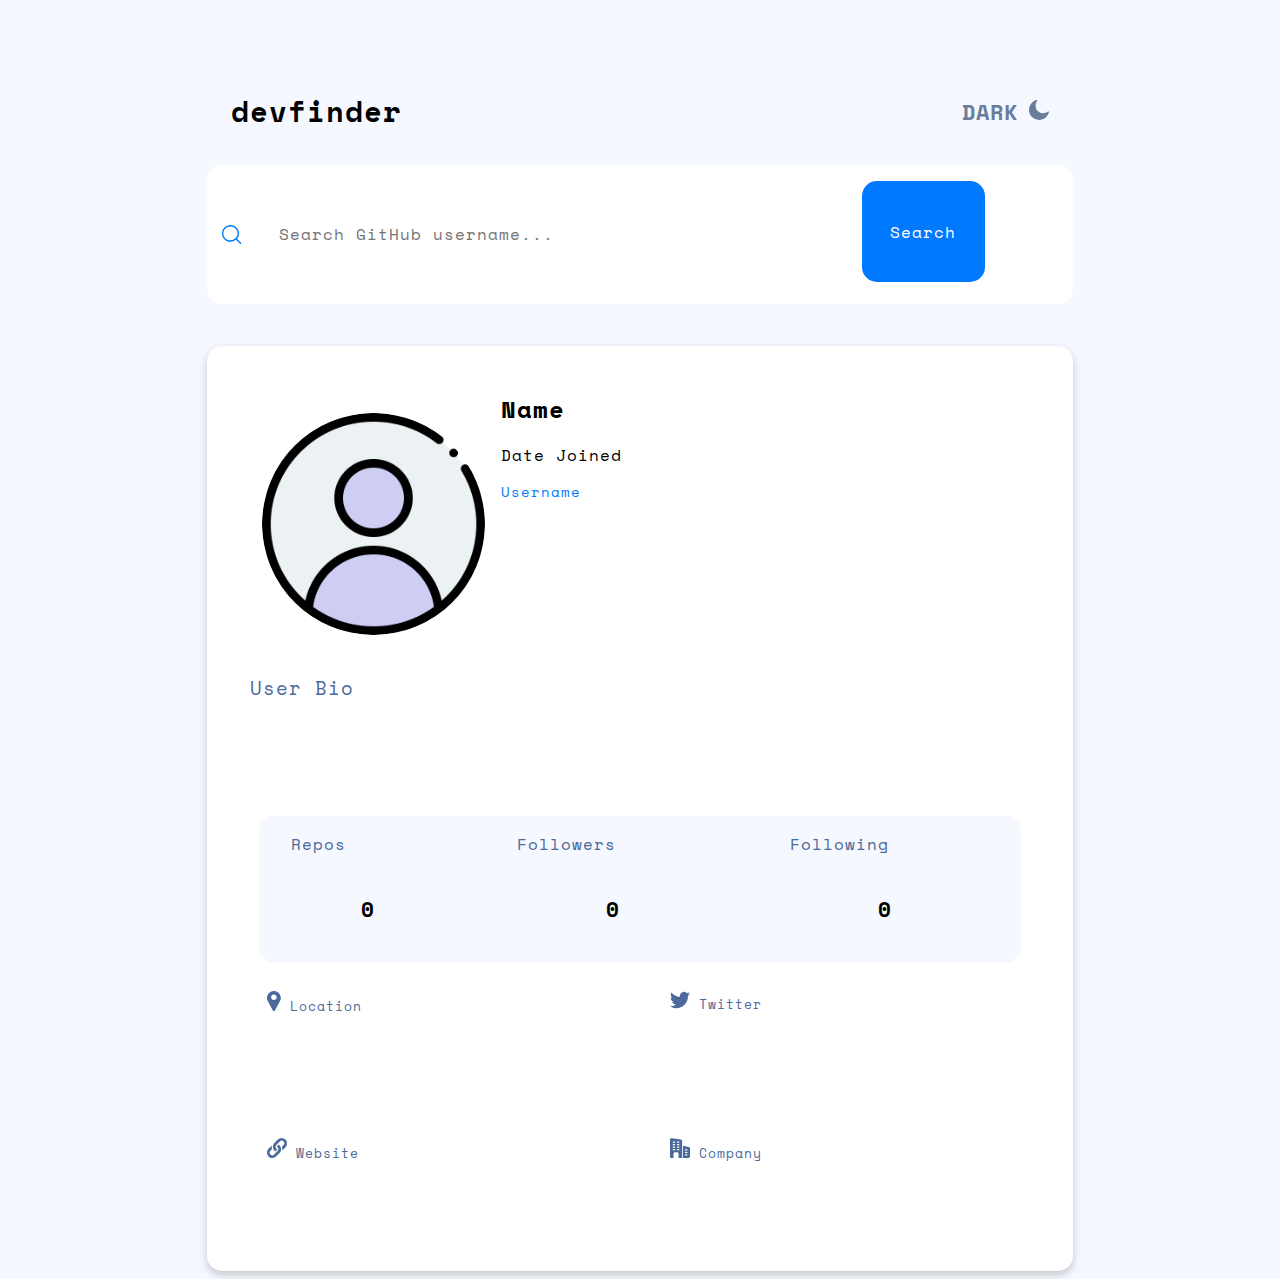
==== commit 5704211c: "search and desktop View" ====
--- a/starter-code/index.html
+++ b/starter-code/index.html
@@ -29,17 +29,17 @@
         <label>
           <input type="text" id="search" name="search" placeholder="Search GitHub username..." required>
         </label>
-        <button onclick="error()" type="submit">Search</button>
+        <button type="submit">Search</button>
       </form>
     </div>
     
     <div class="card" id="card">
       <div class="avatar">
-        <h1>Avatar Image</h1>
+        <img src="./assets/user.png" alt="">
       </div>
       <div class="name">
         <h1 id="username">Name</h1>
-        <p id="joined">Joined</p>
+        <p id="joined">Date Joined</p>
         <p id="atName">Username</p>
         <p id="bio">Bio</p>
       </div>
@@ -50,9 +50,9 @@
         <p id="statsTitles">Repos</p>
         <p id="followersTitle">Followers</p>
         <p id="followingTitle">Following</p>
-        <h2 id="repo"></h2>
-        <h2 id="followers"></h2>
-        <h2 id="following"></h2>
+        <h2 id="repo">0</h2>
+        <h2 id="followers">0</h2>
+        <h2 id="following">0</h2>
       </div>
       <div class="links" id="links">
         <p id="location"><img src="./assets/icon-location.svg" alt=""> Location</p>
--- a/starter-code/index.css
+++ b/starter-code/index.css
@@ -152,7 +152,7 @@
 }
 
 .avatar{
-    grid-row: span 3;
+    grid-row: span 4;
     
 }
 
@@ -216,6 +216,7 @@
     grid-column: span 2;
     display: grid;
     grid-template-columns: repeat(2, 1fr);
+    font-size: 1rem;
 }
 
 .links p{
@@ -233,7 +234,7 @@
 
 
 @media only screen
-    and (min-device-width: 280px) 
+    and (min-device-width: 180px) 
     and (max-device-width: 599px) 
     and (-webkit-min-device-pixel-ratio: 2){
    
